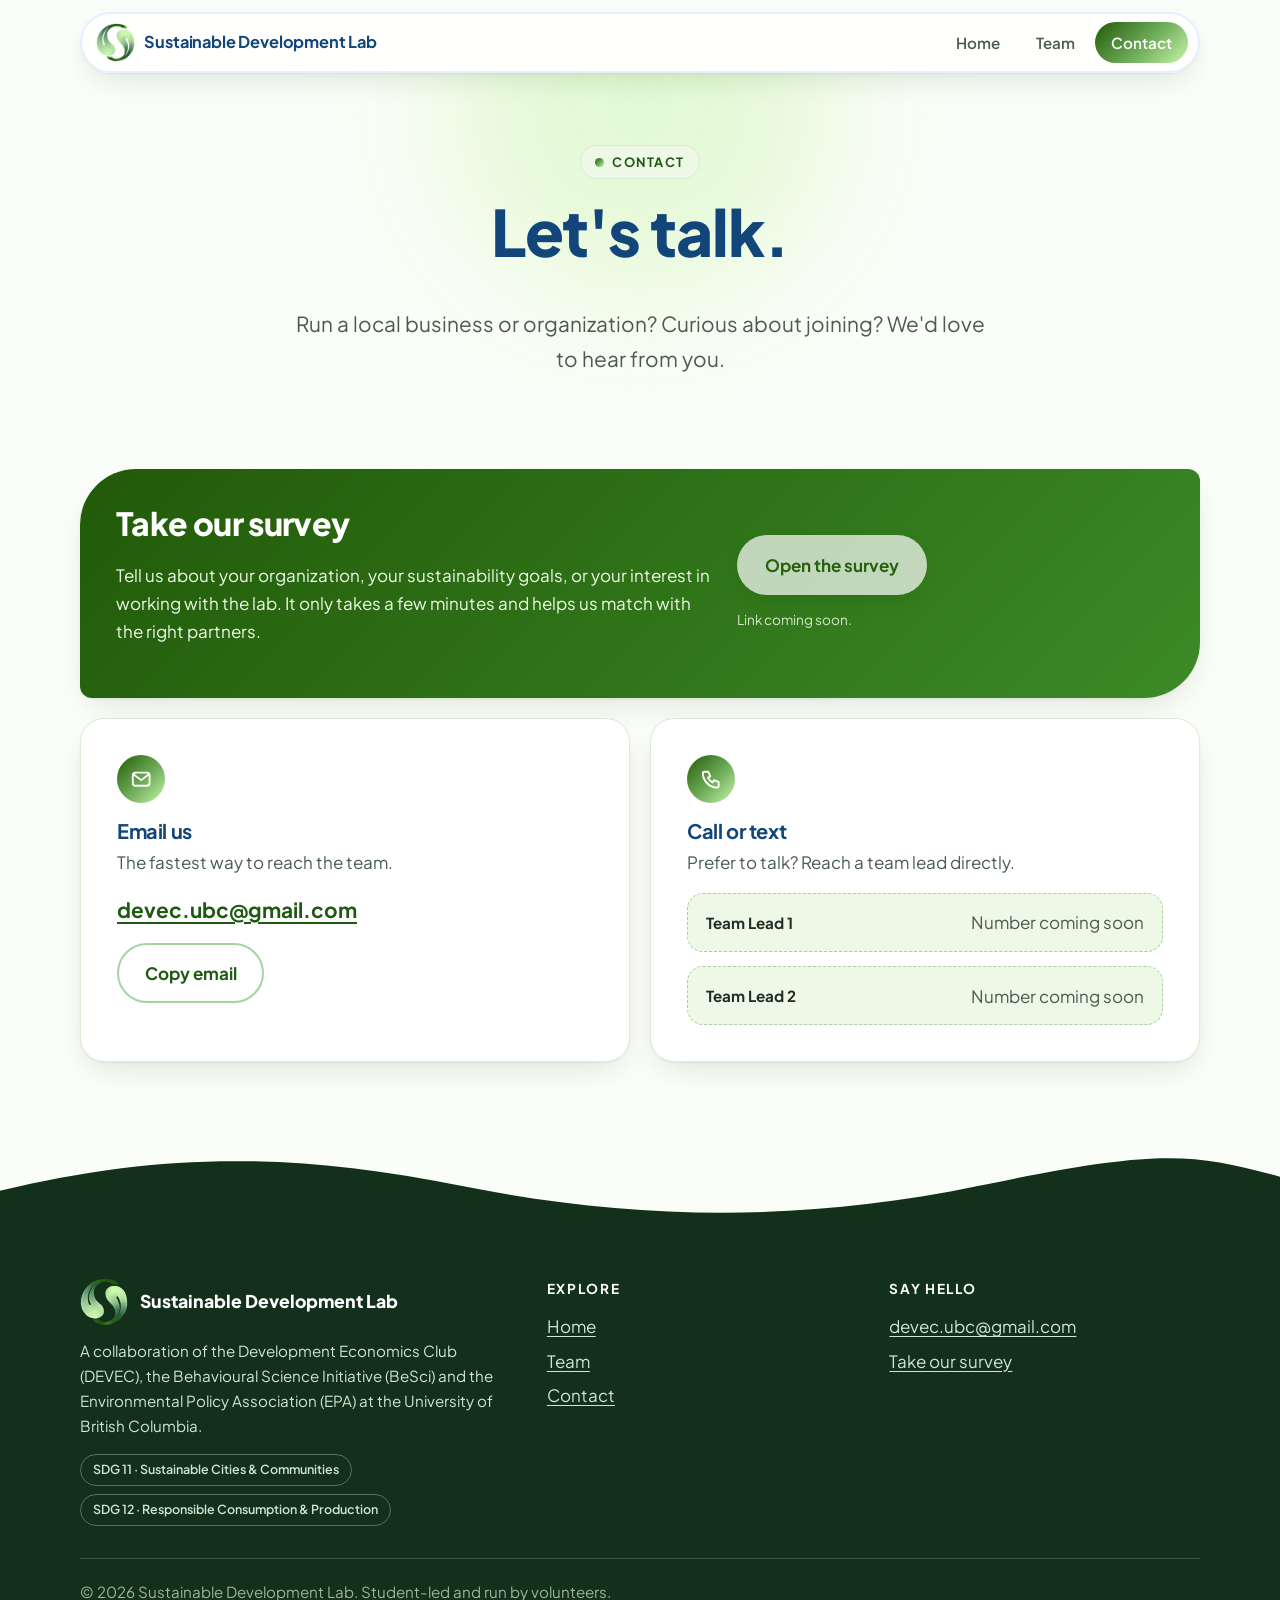
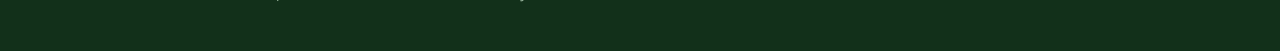
==== contact.html @ 7177e848 "Initial Sustainable Development Lab website Co-Authored-By: Claude Sonnet 5.5 <noreply@anthropic.com" ====
<!doctype html>
<html lang="en">
<head>
  <meta charset="utf-8">
  <meta name="viewport" content="width=device-width, initial-scale=1">
  <title>Contact | Sustainable Development Lab</title>
  <meta name="description" content="Reach the Sustainable Development Lab: take our survey, email devec.ubc@gmail.com, or call a team lead.">
  <meta name="theme-color" content="#225a08">
  <link rel="icon" type="image/png" href="assets/favicon.png">
  <link rel="preconnect" href="https://fonts.googleapis.com">
  <link rel="preconnect" href="https://fonts.gstatic.com" crossorigin>
  <link rel="stylesheet" href="https://fonts.googleapis.com/css2?family=Plus+Jakarta+Sans:wght@400;600;700;800&display=swap">
  <link rel="stylesheet" href="css/style.css">
</head>
<body>
  <a class="skip" href="#main">Skip to content</a>

  <header class="site-header">
    <div class="nav-pill">
      <a class="brand" href="index.html" aria-label="Sustainable Development Lab, home">
        <img src="assets/logo.png" alt="" width="40" height="40">
        <span>Sustainable Development Lab</span>
      </a>
      <button class="nav-toggle" type="button" aria-expanded="false" aria-controls="nav-links">Menu</button>
      <nav id="nav-links" class="nav-links" aria-label="Main">
        <a href="index.html">Home</a>
        <a href="team.html">Team</a>
        <a href="contact.html" aria-current="page">Contact</a>
      </nav>
    </div>
  </header>

  <main id="main">
    <section class="page-hero">
      <div class="container">
        <span class="eyebrow">Contact</span>
        <h1>Let's talk.</h1>
        <p class="lede">Run a local business or organization? Curious about joining? We'd love to hear from you.</p>
      </div>
    </section>

    <section class="section" style="padding-top:1rem">
      <div class="container contact-grid">

        <!-- ===== EDIT: survey link =====
             Replace href="#" below with your survey URL, remove aria-disabled="true",
             and delete the "Link coming soon" note. -->
        <article class="card card--survey reveal" id="survey">
          <div>
            <h2>Take our survey</h2>
            <p>Tell us about your organization, your sustainability goals, or your interest in working with the lab. It only takes a few minutes and helps us match with the right partners.</p>
          </div>
          <div>
            <a class="btn btn--primary" href="#" aria-disabled="true" rel="noopener">Open the survey</a>
            <p class="note">Link coming soon.</p>
          </div>
        </article>

        <article class="card reveal">
          <div class="icon" aria-hidden="true">
            <svg viewBox="0 0 24 24" fill="none" stroke="currentColor" stroke-width="2" stroke-linecap="round" stroke-linejoin="round"><rect x="3" y="5" width="18" height="14" rx="3"/><path d="m4 7 8 6 8-6"/></svg>
          </div>
          <h3>Email us</h3>
          <p class="muted">The fastest way to reach the team.</p>
          <a class="email" href="mailto:devec.ubc@gmail.com">devec.ubc@gmail.com</a><br>
          <button class="btn btn--ghost copy" type="button" data-copy="devec.ubc@gmail.com">Copy email</button>
        </article>

        <!-- ===== EDIT: phone numbers =====
             Replace the name/role and "Number coming soon" for each row.
             Duplicate or delete a <div class="phone"> block to add or remove a number. -->
        <article class="card reveal">
          <div class="icon" aria-hidden="true">
            <svg viewBox="0 0 24 24" fill="none" stroke="currentColor" stroke-width="2" stroke-linecap="round" stroke-linejoin="round"><path d="M5 4h4l2 5-2.5 1.5a11 11 0 0 0 5 5L15 13l5 2v4a2 2 0 0 1-2 2A16 16 0 0 1 3 6a2 2 0 0 1 2-2z"/></svg>
          </div>
          <h3>Call or text</h3>
          <p class="muted">Prefer to talk? Reach a team lead directly.</p>
          <div class="phones">
            <div class="phone"><span class="who">Team Lead 1</span><span class="num">Number coming soon</span></div>
            <div class="phone"><span class="who">Team Lead 2</span><span class="num">Number coming soon</span></div>
          </div>
        </article>

      </div>
    </section>
  </main>

  <footer class="site-footer">
    <div class="container">
      <div class="footer-grid">
        <div>
          <div class="footer-brand"><img src="assets/logo.png" alt="" width="48" height="48"> Sustainable Development Lab</div>
          <p>A collaboration of the Development Economics Club (DEVEC), the Behavioural Science Initiative (BeSci) and the Environmental Policy Association (EPA) at the University of British Columbia.</p>
          <div class="chips"><span>SDG 11 · Sustainable Cities &amp; Communities</span><span>SDG 12 · Responsible Consumption &amp; Production</span></div>
        </div>
        <div>
          <h4>Explore</h4>
          <ul>
            <li><a href="index.html">Home</a></li>
            <li><a href="team.html">Team</a></li>
            <li><a href="contact.html">Contact</a></li>
          </ul>
        </div>
        <div>
          <h4>Say hello</h4>
          <ul>
            <li><a href="mailto:devec.ubc@gmail.com">devec.ubc@gmail.com</a></li>
            <li><a href="contact.html">Take our survey</a></li>
          </ul>
        </div>
      </div>
      <p class="legal">© <span id="year">2026</span> Sustainable Development Lab. Student-led and run by volunteers.</p>
    </div>
  </footer>

  <script src="js/main.js"></script>
</body>
</html>
---- css/style.css ----
/* ==========================================================================
   Sustainable Development Lab — site styles
   Motifs borrowed from the logo: the S-curve embrace, the dark→mint gradient,
   the circle, and the pill shape from the project-document title bar.
   ========================================================================== */

:root {
  --forest: #225a08;
  --forest-2: #2f7a14;
  --leaf: #6fae5a;
  --sage: #a4d4a0;
  --mint: #c8f5aa;
  --navy: #12457a;
  --sky: #e4f0ff;

  --bg: #fbfdf8;
  --bg-alt: #eef8e6;
  --surface: #ffffff;
  --ink: #1f2d25;
  --ink-soft: #4a5b50;
  --heading: var(--navy);
  --line: #dcebd6;
  --accent-text: #1f5a12;

  --grad: linear-gradient(135deg, var(--forest) 0%, var(--leaf) 55%, var(--mint) 100%);
  --grad-soft: linear-gradient(135deg, #dff5cd 0%, #f4fbee 100%);

  --radius: 1.5rem;
  --radius-leaf: 3.5rem 0.75rem 3.5rem 0.75rem;
  --radius-leaf-flip: 0.75rem 3.5rem 0.75rem 3.5rem;
  --shadow: 0 1px 2px rgba(20, 50, 20, 0.05), 0 12px 32px -12px rgba(20, 60, 20, 0.18);
  --maxw: 1120px;
  --gutter: clamp(1rem, 4vw, 2rem);

  --font: "Plus Jakarta Sans", ui-sans-serif, system-ui, -apple-system, "Segoe UI", Roboto, "Helvetica Neue", Arial, sans-serif;
}

@media (prefers-color-scheme: dark) {
  :root {
    --bg: #0e1a13;
    --bg-alt: #13241a;
    --surface: #172a1f;
    --ink: #e6f1e8;
    --ink-soft: #a9bdb0;
    --heading: #a9cdf5;
    --line: #25402e;
    --accent-text: #b4eb94;
    --grad-soft: linear-gradient(135deg, #1b3324 0%, #142319 100%);
    --shadow: 0 1px 2px rgba(0, 0, 0, 0.3), 0 12px 32px -12px rgba(0, 0, 0, 0.6);
  }
}

/* ---------- base ---------- */
*, *::before, *::after { box-sizing: border-box; }
html { scroll-behavior: smooth; -webkit-text-size-adjust: 100%; }
body {
  margin: 0;
  font-family: var(--font);
  font-size: 1.0625rem;
  line-height: 1.65;
  color: var(--ink);
  background: var(--bg);
  overflow-x: hidden;
}
img, svg { max-width: 100%; display: block; }
a { color: inherit; }
h1, h2, h3 { color: var(--heading); line-height: 1.15; letter-spacing: -0.02em; margin: 0 0 0.6em; }
h1 { font-size: clamp(2.4rem, 6vw, 4rem); font-weight: 800; }
h2 { font-size: clamp(1.8rem, 4vw, 2.6rem); font-weight: 800; }
h3 { font-size: 1.25rem; font-weight: 700; }
p { margin: 0 0 1em; }
:focus-visible { outline: 3px solid var(--leaf); outline-offset: 3px; border-radius: 0.5rem; }

.container { width: min(100% - 2 * var(--gutter), var(--maxw)); margin-inline: auto; }
.skip { position: absolute; left: -999px; top: 0.5rem; background: var(--forest); color: #fff; padding: 0.6rem 1rem; border-radius: 999px; z-index: 100; }
.skip:focus { left: 0.75rem; }

.eyebrow {
  display: inline-flex; align-items: center; gap: 0.5rem;
  font-size: 0.8rem; font-weight: 700; letter-spacing: 0.12em; text-transform: uppercase;
  color: var(--accent-text);
  padding: 0.35rem 0.9rem; border-radius: 999px;
  background: var(--bg-alt); border: 1px solid var(--line);
  margin-bottom: 1rem;
}
.eyebrow::before { content: ""; width: 0.55rem; height: 0.55rem; border-radius: 50%; background: var(--grad); }
.lede { font-size: clamp(1.1rem, 2vw, 1.3rem); color: var(--ink-soft); max-width: 46ch; }

/* ---------- header (pill nav, echoing the document title bar) ---------- */
.site-header { position: sticky; top: 0; z-index: 50; padding: 0.75rem var(--gutter) 0; pointer-events: none; }
.nav-pill {
  pointer-events: auto; position: relative;
  max-width: var(--maxw); margin-inline: auto;
  display: flex; align-items: center; justify-content: space-between; gap: 1rem;
  padding: 0.5rem 0.6rem 0.5rem 0.9rem;
  background: color-mix(in srgb, var(--surface) 82%, transparent);
  -webkit-backdrop-filter: blur(14px); backdrop-filter: blur(14px);
  border: 2px solid var(--sky);
  border-radius: 999px;
  box-shadow: var(--shadow);
}
@media (prefers-color-scheme: dark) { .nav-pill { border-color: var(--line); } }
.brand { display: flex; align-items: center; gap: 0.6rem; text-decoration: none; font-weight: 700; color: var(--heading); min-width: 0; }
.brand img { width: 2.4rem; height: 2.4rem; flex: none; }
.brand span { font-size: 1.02rem; letter-spacing: -0.01em; white-space: nowrap; overflow: hidden; text-overflow: ellipsis; }
.nav-links { display: flex; align-items: center; gap: 0.25rem; }
.nav-links a {
  text-decoration: none; font-weight: 600; font-size: 0.95rem;
  padding: 0.5rem 1rem; border-radius: 999px; color: var(--ink-soft);
  transition: background 0.2s, color 0.2s;
}
.nav-links a:hover { background: var(--bg-alt); color: var(--ink); }
.nav-links a[aria-current="page"] { background: var(--grad); color: #fff; }
.nav-toggle {
  display: none; font: inherit; font-weight: 600; font-size: 0.9rem; cursor: pointer;
  border: 1px solid var(--line); background: var(--bg-alt); color: var(--ink);
  padding: 0.5rem 1rem; border-radius: 999px;
}
@media (max-width: 720px) {
  .nav-toggle { display: inline-block; }
  .nav-links {
    position: absolute; left: 0; right: 0; top: calc(100% + 0.5rem);
    flex-direction: column; align-items: stretch; gap: 0.25rem; padding: 0.75rem;
    background: var(--surface); border: 2px solid var(--sky); border-radius: 1.5rem; box-shadow: var(--shadow);
    pointer-events: auto; display: none;
  }
  .nav-links.is-open { display: flex; }
  .nav-links a { text-align: center; padding: 0.8rem 1rem; }
  .brand span { font-size: 0.92rem; }
}
@media (max-width: 380px) { .brand span { display: none; } }

/* ---------- buttons ---------- */
.btn {
  display: inline-flex; align-items: center; gap: 0.5rem; justify-content: center;
  font: inherit; font-weight: 700; text-decoration: none; cursor: pointer;
  padding: 0.85rem 1.6rem; border-radius: 999px; border: 2px solid transparent;
  transition: transform 0.2s, box-shadow 0.2s, background 0.2s;
}
.btn--primary { background: var(--grad); color: #fff; box-shadow: 0 8px 20px -8px rgba(34, 90, 8, 0.6); text-shadow: 0 1px 1px rgba(0,0,0,0.18); }
.btn--primary:hover { transform: translateY(-2px); box-shadow: 0 12px 24px -8px rgba(34, 90, 8, 0.65); }
.btn--ghost { border-color: var(--sage); color: var(--accent-text); background: transparent; }
.btn--ghost:hover { background: var(--bg-alt); transform: translateY(-2px); }
.btn[aria-disabled="true"] { opacity: 0.7; cursor: not-allowed; pointer-events: none; }
.btn-row { display: flex; flex-wrap: wrap; gap: 0.75rem; margin-top: 1.5rem; }

/* ---------- hero ---------- */
.hero { position: relative; padding: clamp(2.5rem, 7vw, 5rem) 0 clamp(4rem, 9vw, 7rem); overflow: hidden; }
.hero::before, .hero::after { content: ""; position: absolute; border-radius: 50%; filter: blur(60px); z-index: 0; pointer-events: none; }
.hero::before { width: 28rem; height: 28rem; background: var(--mint); opacity: 0.55; top: -8rem; right: -6rem; }
.hero::after { width: 22rem; height: 22rem; background: var(--sky); opacity: 0.7; bottom: -6rem; left: -6rem; }
@media (prefers-color-scheme: dark) { .hero::before { opacity: 0.12; } .hero::after { opacity: 0.1; } }
.hero-grid { position: relative; z-index: 1; display: grid; grid-template-columns: 1.1fr 0.9fr; gap: clamp(1.5rem, 5vw, 4rem); align-items: center; }
.hero h1 .accent { background: var(--grad); -webkit-background-clip: text; background-clip: text; color: transparent; }
.hero-art { position: relative; aspect-ratio: 1; width: min(100%, 460px); margin-inline: auto; }
.hero-art .logo { position: absolute; inset: 15%; width: 70%; height: 70%; animation: float 8s ease-in-out infinite; }
.hero-art svg.rings { position: absolute; inset: 0; width: 100%; height: 100%; }
.ring-a { transform-origin: 100px 100px; animation: spin 40s linear infinite; }
.ring-b { transform-origin: 100px 100px; animation: spin 56s linear infinite reverse; }
@media (prefers-color-scheme: dark) {
  /* the logo's dark-green arm needs a gentle light halo on dark backgrounds */
  .hero-art::before { content: ""; position: absolute; inset: 18%; border-radius: 50%; background: radial-gradient(circle, rgba(200, 245, 170, 0.28) 0%, rgba(200, 245, 170, 0) 70%); }
  .hero-art .logo, .loop .center-logo, .brand img, .footer-brand img { filter: drop-shadow(0 0 10px rgba(200, 245, 170, 0.3)); }
}
.facts { display: flex; flex-wrap: wrap; gap: 0.6rem; margin-top: 1.75rem; padding: 0; list-style: none; }
.facts li { padding: 0.45rem 1rem; border-radius: 999px; background: var(--surface); border: 1px solid var(--line); font-size: 0.9rem; font-weight: 600; color: var(--ink-soft); }
@media (max-width: 820px) {
  .hero-grid { grid-template-columns: 1fr; }
  .hero-art { order: -1; width: min(70%, 300px); }
}
@keyframes spin { to { transform: rotate(360deg); } }
@keyframes float { 50% { transform: translateY(-10px) rotate(2deg); } }

/* ---------- sections & S-curve dividers ---------- */
.section { position: relative; padding: clamp(3.5rem, 8vw, 6rem) 0; }
.section--alt { background: var(--bg-alt); }
.section--alt::before, .section--alt::after {
  content: ""; position: absolute; left: 0; right: 0; height: clamp(40px, 6vw, 90px);
  background: var(--bg-alt); pointer-events: none;
  -webkit-mask: url("data:image/svg+xml,%3Csvg xmlns='http://www.w3.org/2000/svg' viewBox='0 0 1440 100' preserveAspectRatio='none'%3E%3Cpath d='M0 100V58C180 8 330 8 520 52S900 100 1100 52 1340 8 1440 40V100Z'/%3E%3C/svg%3E") center / 100% 100% no-repeat;
          mask: url("data:image/svg+xml,%3Csvg xmlns='http://www.w3.org/2000/svg' viewBox='0 0 1440 100' preserveAspectRatio='none'%3E%3Cpath d='M0 100V58C180 8 330 8 520 52S900 100 1100 52 1340 8 1440 40V100Z'/%3E%3C/svg%3E") center / 100% 100% no-repeat;
}
.section--alt::before { top: calc(-1 * clamp(40px, 6vw, 90px) + 1px); }
.section--alt::after { bottom: calc(-1 * clamp(40px, 6vw, 90px) + 1px); transform: scaleY(-1); }
.section-head { max-width: 40rem; margin-bottom: 2.5rem; }
.section-head.center { margin-inline: auto; text-align: center; }
.section-head.center .lede { margin-inline: auto; }

/* ---------- mission & vision: two interlocking leaf shapes ---------- */
.duo { display: grid; grid-template-columns: 1fr 1fr; gap: 1.25rem; }
.leaf {
  padding: clamp(1.75rem, 4vw, 2.75rem); position: relative; overflow: hidden;
  box-shadow: var(--shadow);
}
.leaf p:last-child { margin-bottom: 0; }
.leaf--mission { background: linear-gradient(150deg, var(--forest) 0%, #3c8a28 100%); color: #f1fbe9; border-radius: var(--radius-leaf); }
.leaf--mission h2 { color: #fff; }
.leaf--mission .label { color: var(--mint); }
.leaf--vision { background: linear-gradient(210deg, var(--mint) 0%, #e6f9d6 100%); color: #1d3b13; border-radius: var(--radius-leaf-flip); }
.leaf--vision h2 { color: #12457a; }
.leaf--vision .label { color: var(--forest); }
.leaf .label { font-size: 0.8rem; font-weight: 800; letter-spacing: 0.14em; text-transform: uppercase; display: block; margin-bottom: 0.75rem; }
.leaf h2 { font-size: clamp(1.4rem, 3vw, 1.9rem); margin-bottom: 0.5em; }
.leaf p { font-size: 1.08rem; }
.leaf::after { content: ""; position: absolute; width: 11rem; height: 11rem; border-radius: 50%; right: -4rem; bottom: -4rem; background: rgba(255, 255, 255, 0.12); }
.leaf--vision::after { background: rgba(34, 90, 8, 0.07); left: -4rem; right: auto; }
@media (max-width: 760px) { .duo { grid-template-columns: 1fr; } }

/* ---------- thesis ---------- */
.thesis-grid { display: grid; grid-template-columns: 1.1fr 0.9fr; gap: clamp(1.5rem, 4vw, 3.5rem); align-items: start; }
.thesis-quote { font-size: clamp(1.25rem, 2.4vw, 1.6rem); line-height: 1.45; font-weight: 600; color: var(--ink); border-left: 5px solid; border-image: var(--grad) 1; padding-left: 1.25rem; margin: 0 0 1.5rem; }
.points { display: grid; gap: 0.9rem; padding: 0; margin: 0; list-style: none; }
.points li { display: grid; grid-template-columns: auto 1fr; gap: 1rem; align-items: start; background: var(--surface); border: 1px solid var(--line); border-radius: var(--radius); padding: 1.1rem 1.25rem; box-shadow: var(--shadow); }
.points .dot { width: 2.6rem; height: 2.6rem; border-radius: 50%; background: var(--grad); color: #fff; display: grid; place-items: center; font-weight: 800; }
.points h3 { font-size: 1.05rem; margin-bottom: 0.2em; }
.points p { margin: 0; font-size: 0.97rem; color: var(--ink-soft); }
@media (max-width: 860px) { .thesis-grid { grid-template-columns: 1fr; } }

/* ---------- solution: method steps ---------- */
.steps { display: grid; grid-template-columns: repeat(5, 1fr); gap: 1rem; padding: 0; margin: 0 0 3.5rem; list-style: none; counter-reset: step; }
.steps li { position: relative; background: var(--surface); border: 1px solid var(--line); border-radius: var(--radius); padding: 1.4rem 1.1rem 1.2rem; box-shadow: var(--shadow); counter-increment: step; }
.steps li::before { content: counter(step); display: grid; place-items: center; width: 2.4rem; height: 2.4rem; border-radius: 50%; background: var(--grad); color: #fff; font-weight: 800; margin-bottom: 0.8rem; }
.steps li:nth-child(even) { transform: translateY(1rem); }
.steps h3 { font-size: 1.05rem; margin-bottom: 0.3em; }
.steps p { margin: 0; font-size: 0.93rem; color: var(--ink-soft); line-height: 1.5; }
@media (max-width: 960px) { .steps { grid-template-columns: 1fr 1fr; } .steps li:nth-child(even) { transform: none; } }
@media (max-width: 540px) { .steps { grid-template-columns: 1fr; } }

/* ---------- solution: circular-economy loop ---------- */
.feature { display: grid; grid-template-columns: 1fr 1fr; gap: clamp(1.5rem, 4vw, 3.5rem); align-items: center; background: var(--grad-soft); border: 1px solid var(--line); border-radius: 2.5rem; padding: clamp(1.5rem, 4vw, 3rem); }
.feature .tag { display: inline-block; font-size: 0.78rem; font-weight: 800; letter-spacing: 0.1em; text-transform: uppercase; color: #fff; background: var(--forest); padding: 0.3rem 0.85rem; border-radius: 999px; margin-bottom: 0.9rem; }
.feature-list { margin: 0 0 1rem; padding-left: 1.2rem; color: var(--ink-soft); }
.feature-list li { margin-bottom: 0.35rem; }
.loop { position: relative; aspect-ratio: 1; width: min(100%, 440px); margin-inline: auto; }
.loop svg { position: absolute; inset: 0; width: 100%; height: 100%; }
.loop .flow { animation: flow 3s linear infinite; }
.loop .center-logo { position: absolute; inset: 36%; width: 28%; height: 28%; animation: float 8s ease-in-out infinite; }
.loop .node {
  position: absolute; transform: translate(-50%, -50%);
  background: var(--surface); border: 2px solid var(--sage); color: var(--heading);
  font-weight: 700; font-size: clamp(0.7rem, 2.3vw, 0.9rem); padding: 0.4rem 0.85rem; border-radius: 999px;
  box-shadow: var(--shadow); white-space: nowrap;
}
.loop .node.supply, .loop .node.demand { background: var(--forest); border-color: var(--forest); color: #fff; }
@keyframes flow { to { stroke-dashoffset: -4; } }
@media (max-width: 860px) { .feature { grid-template-columns: 1fr; border-radius: 2rem; } }

.clusters { display: grid; grid-template-columns: repeat(3, 1fr); gap: 1rem; margin-top: 3rem; }
.cluster { background: var(--surface); border: 1px solid var(--line); border-radius: var(--radius); padding: 1.2rem 1.4rem; }
.cluster .by { font-size: 0.78rem; font-weight: 800; letter-spacing: 0.12em; text-transform: uppercase; color: var(--accent-text); }
.cluster h3 { margin: 0.2em 0 0; font-size: 1.1rem; }
.cluster--us { background: var(--grad); border-color: transparent; }
.cluster--us .by, .cluster--us h3 { color: #fff; }
.cluster--us .by { opacity: 0.85; }
@media (max-width: 720px) { .clusters { grid-template-columns: 1fr; } }

/* ---------- team ---------- */
.page-hero { padding: clamp(2.5rem, 6vw, 4.5rem) 0 clamp(2rem, 5vw, 3.5rem); text-align: center; position: relative; overflow: hidden; }
.page-hero::before { content: ""; position: absolute; width: 24rem; height: 24rem; border-radius: 50%; background: var(--mint); opacity: 0.45; filter: blur(70px); top: -10rem; left: 50%; transform: translateX(-50%); z-index: 0; }
@media (prefers-color-scheme: dark) { .page-hero::before { opacity: 0.1; } }
.page-hero .container { position: relative; z-index: 1; }
.page-hero .lede { margin-inline: auto; }
.group-title { display: flex; align-items: center; gap: 1rem; margin: 0 0 1.5rem; font-size: 1.3rem; }
.group-title::after { content: ""; flex: 1; height: 2px; background: linear-gradient(90deg, var(--sage), transparent); border-radius: 2px; }
.team-grid { display: grid; gap: 1.5rem; margin-bottom: 3.5rem; }
.team-grid--leads { grid-template-columns: repeat(2, 1fr); }
.team-grid--members { grid-template-columns: repeat(3, 1fr); }
.person { background: var(--surface); border: 1px solid var(--line); border-radius: var(--radius); padding: 1.75rem 1.5rem; text-align: center; box-shadow: var(--shadow); transition: transform 0.25s; }
.person:hover { transform: translateY(-4px); }
.team-grid--leads .person { background: var(--grad-soft); border-radius: 2rem; padding: 2.25rem 2rem; }
.photo { width: 9.5rem; height: 9.5rem; margin: 0 auto 1.1rem; border-radius: 50%; padding: 5px; background: var(--grad); }
.team-grid--leads .photo { width: 11.5rem; height: 11.5rem; padding: 6px; }
.photo img { width: 100%; height: 100%; border-radius: 50%; object-fit: cover; background: var(--bg-alt); border: 4px solid var(--surface); }
.person h3 { margin-bottom: 0.1em; }
.role { display: inline-block; font-size: 0.78rem; font-weight: 800; letter-spacing: 0.1em; text-transform: uppercase; color: var(--accent-text); margin-bottom: 0.8rem; }
.person p { color: var(--ink-soft); font-size: 0.97rem; margin: 0; }
@media (max-width: 900px) { .team-grid--members { grid-template-columns: repeat(2, 1fr); } }
@media (max-width: 600px) { .team-grid--leads, .team-grid--members { grid-template-columns: 1fr; } }

/* ---------- contact ---------- */
.contact-grid { display: grid; grid-template-columns: 1fr 1fr; gap: 1.25rem; }
.card { background: var(--surface); border: 1px solid var(--line); border-radius: var(--radius); padding: clamp(1.5rem, 3vw, 2.25rem); box-shadow: var(--shadow); position: relative; overflow: hidden; }
.card--survey { grid-column: 1 / -1; background: linear-gradient(135deg, var(--forest) 0%, #3c8a28 100%); color: #f1fbe9; border: 0; border-radius: var(--radius-leaf); display: grid; grid-template-columns: 1.4fr 1fr; gap: 1.5rem; align-items: center; }
.card--survey h2 { color: #fff; font-size: clamp(1.5rem, 3vw, 2rem); }
.card--survey .btn--primary { background: #fff; color: var(--forest); text-shadow: none; }
.card--survey .note { font-size: 0.85rem; opacity: 0.85; margin: 0.9rem 0 0; }
.card .icon { width: 3rem; height: 3rem; border-radius: 50%; background: var(--grad); display: grid; place-items: center; margin-bottom: 1rem; color: #fff; }
.card .icon svg { width: 1.4rem; height: 1.4rem; }
.card h3 { margin-bottom: 0.3em; }
.email { font-size: clamp(1.05rem, 2.4vw, 1.3rem); font-weight: 700; color: var(--accent-text); word-break: break-all; text-decoration-thickness: 2px; text-underline-offset: 4px; }
.copy { margin-top: 1rem; }
.phones { display: grid; gap: 0.9rem; margin-top: 0.5rem; }
.phone { display: flex; justify-content: space-between; align-items: center; gap: 1rem; padding: 0.9rem 1.1rem; border-radius: 1rem; background: var(--bg-alt); border: 1px dashed var(--sage); }
.phone .who { font-weight: 700; font-size: 0.95rem; }
.phone .num { font-variant-numeric: tabular-nums; color: var(--ink-soft); }
.muted { color: var(--ink-soft); }
@media (max-width: 760px) { .contact-grid, .card--survey { grid-template-columns: 1fr; } }

/* ---------- footer ---------- */
.site-footer { position: relative; background: #12301a; color: #cfe4d2; padding: 3.5rem 0 2rem; margin-top: 4rem; }
.site-footer::before {
  content: ""; position: absolute; left: 0; right: 0; top: calc(-1 * clamp(40px, 6vw, 90px) + 1px); height: clamp(40px, 6vw, 90px); background: #12301a;
  -webkit-mask: url("data:image/svg+xml,%3Csvg xmlns='http://www.w3.org/2000/svg' viewBox='0 0 1440 100' preserveAspectRatio='none'%3E%3Cpath d='M0 100V58C180 8 330 8 520 52S900 100 1100 52 1340 8 1440 40V100Z'/%3E%3C/svg%3E") center / 100% 100% no-repeat;
          mask: url("data:image/svg+xml,%3Csvg xmlns='http://www.w3.org/2000/svg' viewBox='0 0 1440 100' preserveAspectRatio='none'%3E%3Cpath d='M0 100V58C180 8 330 8 520 52S900 100 1100 52 1340 8 1440 40V100Z'/%3E%3C/svg%3E") center / 100% 100% no-repeat;
}
.footer-grid { display: grid; grid-template-columns: 1.4fr 1fr 1fr; gap: 2rem; }
.footer-brand { display: flex; align-items: center; gap: 0.75rem; font-weight: 800; color: #fff; font-size: 1.1rem; margin-bottom: 0.75rem; }
.footer-brand img { width: 3rem; height: 3rem; }
.site-footer h4 { color: #fff; margin: 0 0 0.75rem; font-size: 0.85rem; letter-spacing: 0.12em; text-transform: uppercase; }
.site-footer a { color: #cfe4d2; text-underline-offset: 3px; }
.site-footer a:hover { color: #fff; }
.site-footer ul { list-style: none; padding: 0; margin: 0; display: grid; gap: 0.4rem; }
.site-footer p { font-size: 0.95rem; }
.chips { display: flex; flex-wrap: wrap; gap: 0.5rem; margin-top: 0.75rem; }
.chips span { font-size: 0.78rem; font-weight: 600; padding: 0.3rem 0.75rem; border-radius: 999px; border: 1px solid rgba(207, 228, 210, 0.35); }
.legal { border-top: 1px solid rgba(207, 228, 210, 0.2); margin-top: 2rem; padding-top: 1.25rem; font-size: 0.85rem; color: #98b59d; }
@media (max-width: 760px) { .footer-grid { grid-template-columns: 1fr; } }

/* ---------- scroll reveal ---------- */
.js .reveal { opacity: 0; transform: translateY(18px); transition: opacity 0.7s ease, transform 0.7s ease; }
.js .reveal.is-in { opacity: 1; transform: none; }
.js .steps li.reveal.is-in:nth-child(even) { transform: translateY(1rem); }
@media (max-width: 960px) { .js .steps li.reveal.is-in:nth-child(even) { transform: none; } }

@media (prefers-reduced-motion: reduce) {
  html { scroll-behavior: auto; }
  *, *::before, *::after { animation: none !important; transition: none !important; }
  .js .reveal { opacity: 1; transform: none; }
}
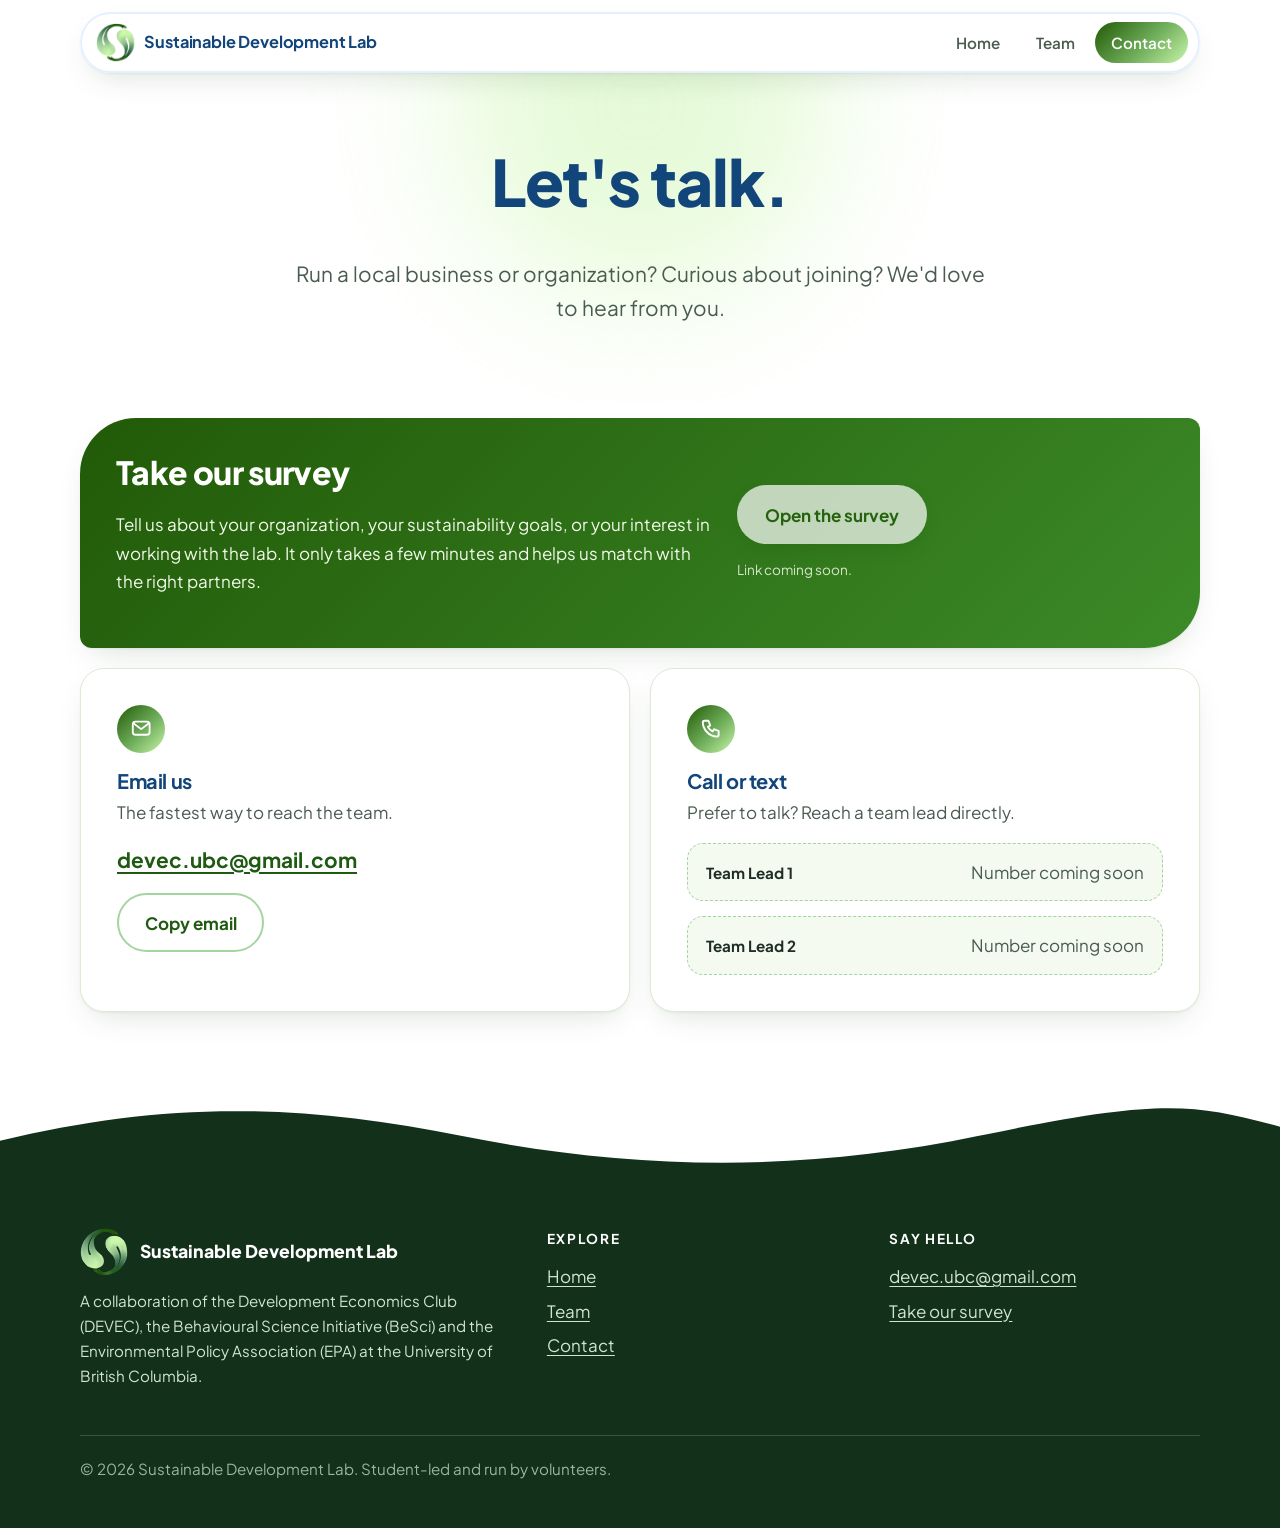
==== commit 95b052d0: "Light-only theme, static hero logo, remove decorative tag bubbles Co-Authored-By: Claude Sonnet 5.5 " ====
--- a/contact.html
+++ b/contact.html
@@ -5,7 +5,7 @@
   <meta name="viewport" content="width=device-width, initial-scale=1">
   <title>Contact | Sustainable Development Lab</title>
   <meta name="description" content="Reach the Sustainable Development Lab: take our survey, email devec.ubc@gmail.com, or call a team lead.">
-  <meta name="theme-color" content="#225a08">
+  <meta name="theme-color" content="#ffffff">
   <link rel="icon" type="image/png" href="assets/favicon.png">
   <link rel="preconnect" href="https://fonts.googleapis.com">
   <link rel="preconnect" href="https://fonts.gstatic.com" crossorigin>
@@ -33,7 +33,6 @@
   <main id="main">
     <section class="page-hero">
       <div class="container">
-        <span class="eyebrow">Contact</span>
         <h1>Let's talk.</h1>
         <p class="lede">Run a local business or organization? Curious about joining? We'd love to hear from you.</p>
       </div>
@@ -91,7 +90,6 @@
         <div>
           <div class="footer-brand"><img src="assets/logo.png" alt="" width="48" height="48"> Sustainable Development Lab</div>
           <p>A collaboration of the Development Economics Club (DEVEC), the Behavioural Science Initiative (BeSci) and the Environmental Policy Association (EPA) at the University of British Columbia.</p>
-          <div class="chips"><span>SDG 11 · Sustainable Cities &amp; Communities</span><span>SDG 12 · Responsible Consumption &amp; Production</span></div>
         </div>
         <div>
           <h4>Explore</h4>
--- a/css/style.css
+++ b/css/style.css
@@ -13,8 +13,8 @@
   --navy: #12457a;
   --sky: #e4f0ff;
 
-  --bg: #fbfdf8;
-  --bg-alt: #eef8e6;
+  --bg: #ffffff;
+  --bg-alt: #f4faf0;
   --surface: #ffffff;
   --ink: #1f2d25;
   --ink-soft: #4a5b50;
@@ -30,24 +30,10 @@
   --radius-leaf-flip: 0.75rem 3.5rem 0.75rem 3.5rem;
   --shadow: 0 1px 2px rgba(20, 50, 20, 0.05), 0 12px 32px -12px rgba(20, 60, 20, 0.18);
   --maxw: 1120px;
+  color-scheme: light;
   --gutter: clamp(1rem, 4vw, 2rem);
 
   --font: "Plus Jakarta Sans", ui-sans-serif, system-ui, -apple-system, "Segoe UI", Roboto, "Helvetica Neue", Arial, sans-serif;
-}
-
-@media (prefers-color-scheme: dark) {
-  :root {
-    --bg: #0e1a13;
-    --bg-alt: #13241a;
-    --surface: #172a1f;
-    --ink: #e6f1e8;
-    --ink-soft: #a9bdb0;
-    --heading: #a9cdf5;
-    --line: #25402e;
-    --accent-text: #b4eb94;
-    --grad-soft: linear-gradient(135deg, #1b3324 0%, #142319 100%);
-    --shadow: 0 1px 2px rgba(0, 0, 0, 0.3), 0 12px 32px -12px rgba(0, 0, 0, 0.6);
-  }
 }
 
 /* ---------- base ---------- */
@@ -75,15 +61,6 @@
 .skip { position: absolute; left: -999px; top: 0.5rem; background: var(--forest); color: #fff; padding: 0.6rem 1rem; border-radius: 999px; z-index: 100; }
 .skip:focus { left: 0.75rem; }
 
-.eyebrow {
-  display: inline-flex; align-items: center; gap: 0.5rem;
-  font-size: 0.8rem; font-weight: 700; letter-spacing: 0.12em; text-transform: uppercase;
-  color: var(--accent-text);
-  padding: 0.35rem 0.9rem; border-radius: 999px;
-  background: var(--bg-alt); border: 1px solid var(--line);
-  margin-bottom: 1rem;
-}
-.eyebrow::before { content: ""; width: 0.55rem; height: 0.55rem; border-radius: 50%; background: var(--grad); }
 .lede { font-size: clamp(1.1rem, 2vw, 1.3rem); color: var(--ink-soft); max-width: 46ch; }
 
 /* ---------- header (pill nav, echoing the document title bar) ---------- */
@@ -99,7 +76,6 @@
   border-radius: 999px;
   box-shadow: var(--shadow);
 }
-@media (prefers-color-scheme: dark) { .nav-pill { border-color: var(--line); } }
 .brand { display: flex; align-items: center; gap: 0.6rem; text-decoration: none; font-weight: 700; color: var(--heading); min-width: 0; }
 .brand img { width: 2.4rem; height: 2.4rem; flex: none; }
 .brand span { font-size: 1.02rem; letter-spacing: -0.01em; white-space: nowrap; overflow: hidden; text-overflow: ellipsis; }
@@ -149,27 +125,15 @@
 .hero::before, .hero::after { content: ""; position: absolute; border-radius: 50%; filter: blur(60px); z-index: 0; pointer-events: none; }
 .hero::before { width: 28rem; height: 28rem; background: var(--mint); opacity: 0.55; top: -8rem; right: -6rem; }
 .hero::after { width: 22rem; height: 22rem; background: var(--sky); opacity: 0.7; bottom: -6rem; left: -6rem; }
-@media (prefers-color-scheme: dark) { .hero::before { opacity: 0.12; } .hero::after { opacity: 0.1; } }
 .hero-grid { position: relative; z-index: 1; display: grid; grid-template-columns: 1.1fr 0.9fr; gap: clamp(1.5rem, 5vw, 4rem); align-items: center; }
 .hero h1 .accent { background: var(--grad); -webkit-background-clip: text; background-clip: text; color: transparent; }
 .hero-art { position: relative; aspect-ratio: 1; width: min(100%, 460px); margin-inline: auto; }
-.hero-art .logo { position: absolute; inset: 15%; width: 70%; height: 70%; animation: float 8s ease-in-out infinite; }
+.hero-art .logo { position: absolute; inset: 15%; width: 70%; height: 70%; }
 .hero-art svg.rings { position: absolute; inset: 0; width: 100%; height: 100%; }
-.ring-a { transform-origin: 100px 100px; animation: spin 40s linear infinite; }
-.ring-b { transform-origin: 100px 100px; animation: spin 56s linear infinite reverse; }
-@media (prefers-color-scheme: dark) {
-  /* the logo's dark-green arm needs a gentle light halo on dark backgrounds */
-  .hero-art::before { content: ""; position: absolute; inset: 18%; border-radius: 50%; background: radial-gradient(circle, rgba(200, 245, 170, 0.28) 0%, rgba(200, 245, 170, 0) 70%); }
-  .hero-art .logo, .loop .center-logo, .brand img, .footer-brand img { filter: drop-shadow(0 0 10px rgba(200, 245, 170, 0.3)); }
-}
-.facts { display: flex; flex-wrap: wrap; gap: 0.6rem; margin-top: 1.75rem; padding: 0; list-style: none; }
-.facts li { padding: 0.45rem 1rem; border-radius: 999px; background: var(--surface); border: 1px solid var(--line); font-size: 0.9rem; font-weight: 600; color: var(--ink-soft); }
 @media (max-width: 820px) {
   .hero-grid { grid-template-columns: 1fr; }
   .hero-art { order: -1; width: min(70%, 300px); }
 }
-@keyframes spin { to { transform: rotate(360deg); } }
-@keyframes float { 50% { transform: translateY(-10px) rotate(2deg); } }
 
 /* ---------- sections & S-curve dividers ---------- */
 .section { position: relative; padding: clamp(3.5rem, 8vw, 6rem) 0; }
@@ -228,13 +192,12 @@
 
 /* ---------- solution: circular-economy loop ---------- */
 .feature { display: grid; grid-template-columns: 1fr 1fr; gap: clamp(1.5rem, 4vw, 3.5rem); align-items: center; background: var(--grad-soft); border: 1px solid var(--line); border-radius: 2.5rem; padding: clamp(1.5rem, 4vw, 3rem); }
-.feature .tag { display: inline-block; font-size: 0.78rem; font-weight: 800; letter-spacing: 0.1em; text-transform: uppercase; color: #fff; background: var(--forest); padding: 0.3rem 0.85rem; border-radius: 999px; margin-bottom: 0.9rem; }
 .feature-list { margin: 0 0 1rem; padding-left: 1.2rem; color: var(--ink-soft); }
 .feature-list li { margin-bottom: 0.35rem; }
 .loop { position: relative; aspect-ratio: 1; width: min(100%, 440px); margin-inline: auto; }
 .loop svg { position: absolute; inset: 0; width: 100%; height: 100%; }
 .loop .flow { animation: flow 3s linear infinite; }
-.loop .center-logo { position: absolute; inset: 36%; width: 28%; height: 28%; animation: float 8s ease-in-out infinite; }
+.loop .center-logo { position: absolute; inset: 36%; width: 28%; height: 28%; }
 .loop .node {
   position: absolute; transform: translate(-50%, -50%);
   background: var(--surface); border: 2px solid var(--sage); color: var(--heading);
@@ -257,7 +220,6 @@
 /* ---------- team ---------- */
 .page-hero { padding: clamp(2.5rem, 6vw, 4.5rem) 0 clamp(2rem, 5vw, 3.5rem); text-align: center; position: relative; overflow: hidden; }
 .page-hero::before { content: ""; position: absolute; width: 24rem; height: 24rem; border-radius: 50%; background: var(--mint); opacity: 0.45; filter: blur(70px); top: -10rem; left: 50%; transform: translateX(-50%); z-index: 0; }
-@media (prefers-color-scheme: dark) { .page-hero::before { opacity: 0.1; } }
 .page-hero .container { position: relative; z-index: 1; }
 .page-hero .lede { margin-inline: auto; }
 .group-title { display: flex; align-items: center; gap: 1rem; margin: 0 0 1.5rem; font-size: 1.3rem; }
@@ -311,8 +273,6 @@
 .site-footer a:hover { color: #fff; }
 .site-footer ul { list-style: none; padding: 0; margin: 0; display: grid; gap: 0.4rem; }
 .site-footer p { font-size: 0.95rem; }
-.chips { display: flex; flex-wrap: wrap; gap: 0.5rem; margin-top: 0.75rem; }
-.chips span { font-size: 0.78rem; font-weight: 600; padding: 0.3rem 0.75rem; border-radius: 999px; border: 1px solid rgba(207, 228, 210, 0.35); }
 .legal { border-top: 1px solid rgba(207, 228, 210, 0.2); margin-top: 2rem; padding-top: 1.25rem; font-size: 0.85rem; color: #98b59d; }
 @media (max-width: 760px) { .footer-grid { grid-template-columns: 1fr; } }
 
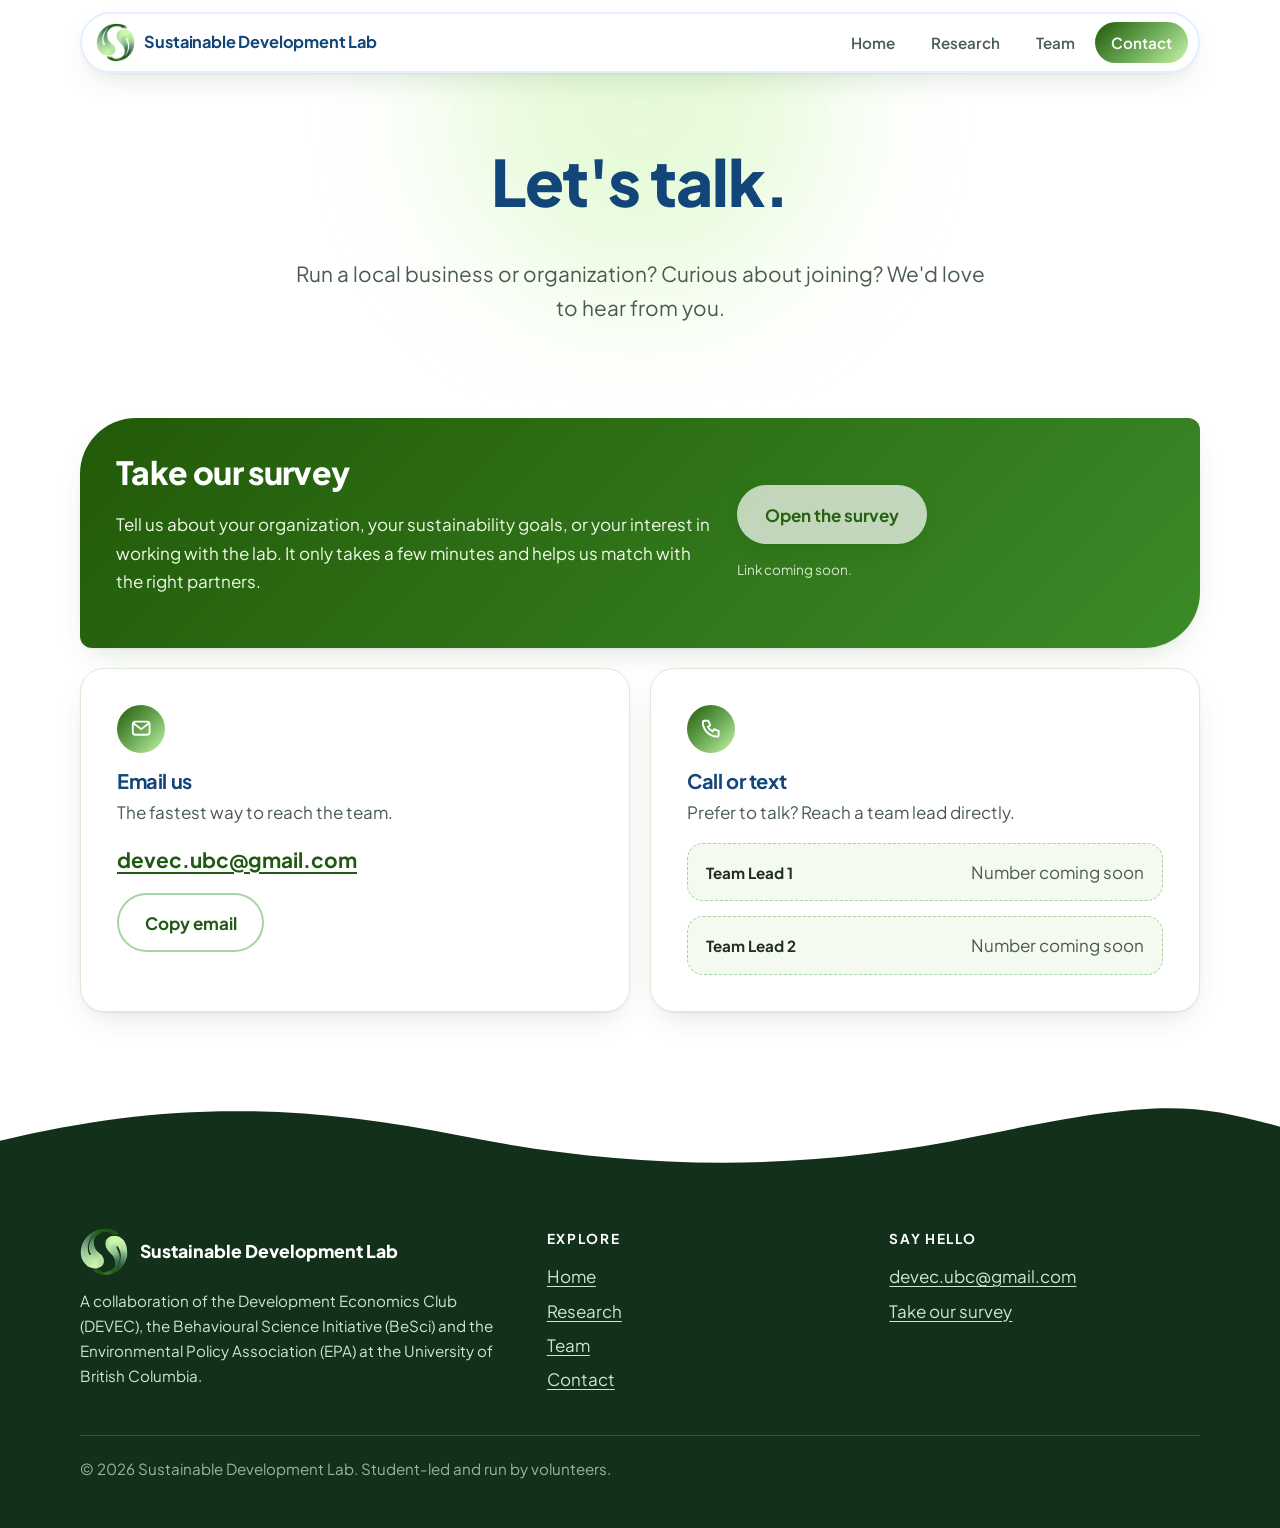
==== commit 180b2f8d: "Update Home copy, add four-step process, move research to its own page Co-Authored-By: Claude Sonnet" ====
--- a/contact.html
+++ b/contact.html
@@ -24,6 +24,7 @@
       <button class="nav-toggle" type="button" aria-expanded="false" aria-controls="nav-links">Menu</button>
       <nav id="nav-links" class="nav-links" aria-label="Main">
         <a href="index.html">Home</a>
+        <a href="research.html">Research</a>
         <a href="team.html">Team</a>
         <a href="contact.html" aria-current="page">Contact</a>
       </nav>
@@ -95,6 +96,7 @@
           <h4>Explore</h4>
           <ul>
             <li><a href="index.html">Home</a></li>
+            <li><a href="research.html">Research</a></li>
             <li><a href="team.html">Team</a></li>
             <li><a href="contact.html">Contact</a></li>
           </ul>
--- a/css/style.css
+++ b/css/style.css
@@ -126,6 +126,7 @@
 .hero::before { width: 28rem; height: 28rem; background: var(--mint); opacity: 0.55; top: -8rem; right: -6rem; }
 .hero::after { width: 22rem; height: 22rem; background: var(--sky); opacity: 0.7; bottom: -6rem; left: -6rem; }
 .hero-grid { position: relative; z-index: 1; display: grid; grid-template-columns: 1.1fr 0.9fr; gap: clamp(1.5rem, 5vw, 4rem); align-items: center; }
+.hero h1 { font-size: clamp(2.2rem, 4.4vw, 3.4rem); }
 .hero h1 .accent { background: var(--grad); -webkit-background-clip: text; background-clip: text; color: transparent; }
 .hero-art { position: relative; aspect-ratio: 1; width: min(100%, 460px); margin-inline: auto; }
 .hero-art .logo { position: absolute; inset: 15%; width: 70%; height: 70%; }
@@ -170,52 +171,38 @@
 .leaf--vision::after { background: rgba(34, 90, 8, 0.07); left: -4rem; right: auto; }
 @media (max-width: 760px) { .duo { grid-template-columns: 1fr; } }
 
-/* ---------- thesis ---------- */
-.thesis-grid { display: grid; grid-template-columns: 1.1fr 0.9fr; gap: clamp(1.5rem, 4vw, 3.5rem); align-items: start; }
-.thesis-quote { font-size: clamp(1.25rem, 2.4vw, 1.6rem); line-height: 1.45; font-weight: 600; color: var(--ink); border-left: 5px solid; border-image: var(--grad) 1; padding-left: 1.25rem; margin: 0 0 1.5rem; }
-.points { display: grid; gap: 0.9rem; padding: 0; margin: 0; list-style: none; }
-.points li { display: grid; grid-template-columns: auto 1fr; gap: 1rem; align-items: start; background: var(--surface); border: 1px solid var(--line); border-radius: var(--radius); padding: 1.1rem 1.25rem; box-shadow: var(--shadow); }
-.points .dot { width: 2.6rem; height: 2.6rem; border-radius: 50%; background: var(--grad); color: #fff; display: grid; place-items: center; font-weight: 800; }
-.points h3 { font-size: 1.05rem; margin-bottom: 0.2em; }
-.points p { margin: 0; font-size: 0.97rem; color: var(--ink-soft); }
-@media (max-width: 860px) { .thesis-grid { grid-template-columns: 1fr; } }
-
-/* ---------- solution: method steps ---------- */
-.steps { display: grid; grid-template-columns: repeat(5, 1fr); gap: 1rem; padding: 0; margin: 0 0 3.5rem; list-style: none; counter-reset: step; }
-.steps li { position: relative; background: var(--surface); border: 1px solid var(--line); border-radius: var(--radius); padding: 1.4rem 1.1rem 1.2rem; box-shadow: var(--shadow); counter-increment: step; }
-.steps li::before { content: counter(step); display: grid; place-items: center; width: 2.4rem; height: 2.4rem; border-radius: 50%; background: var(--grad); color: #fff; font-weight: 800; margin-bottom: 0.8rem; }
-.steps li:nth-child(even) { transform: translateY(1rem); }
-.steps h3 { font-size: 1.05rem; margin-bottom: 0.3em; }
-.steps p { margin: 0; font-size: 0.93rem; color: var(--ink-soft); line-height: 1.5; }
-@media (max-width: 960px) { .steps { grid-template-columns: 1fr 1fr; } .steps li:nth-child(even) { transform: none; } }
-@media (max-width: 540px) { .steps { grid-template-columns: 1fr; } }
-
-/* ---------- solution: circular-economy loop ---------- */
-.feature { display: grid; grid-template-columns: 1fr 1fr; gap: clamp(1.5rem, 4vw, 3.5rem); align-items: center; background: var(--grad-soft); border: 1px solid var(--line); border-radius: 2.5rem; padding: clamp(1.5rem, 4vw, 3rem); }
-.feature-list { margin: 0 0 1rem; padding-left: 1.2rem; color: var(--ink-soft); }
-.feature-list li { margin-bottom: 0.35rem; }
-.loop { position: relative; aspect-ratio: 1; width: min(100%, 440px); margin-inline: auto; }
-.loop svg { position: absolute; inset: 0; width: 100%; height: 100%; }
-.loop .flow { animation: flow 3s linear infinite; }
-.loop .center-logo { position: absolute; inset: 36%; width: 28%; height: 28%; }
-.loop .node {
-  position: absolute; transform: translate(-50%, -50%);
-  background: var(--surface); border: 2px solid var(--sage); color: var(--heading);
-  font-weight: 700; font-size: clamp(0.7rem, 2.3vw, 0.9rem); padding: 0.4rem 0.85rem; border-radius: 999px;
-  box-shadow: var(--shadow); white-space: nowrap;
-}
-.loop .node.supply, .loop .node.demand { background: var(--forest); border-color: var(--forest); color: #fff; }
-@keyframes flow { to { stroke-dashoffset: -4; } }
-@media (max-width: 860px) { .feature { grid-template-columns: 1fr; border-radius: 2rem; } }
-
-.clusters { display: grid; grid-template-columns: repeat(3, 1fr); gap: 1rem; margin-top: 3rem; }
-.cluster { background: var(--surface); border: 1px solid var(--line); border-radius: var(--radius); padding: 1.2rem 1.4rem; }
-.cluster .by { font-size: 0.78rem; font-weight: 800; letter-spacing: 0.12em; text-transform: uppercase; color: var(--accent-text); }
-.cluster h3 { margin: 0.2em 0 0; font-size: 1.1rem; }
-.cluster--us { background: var(--grad); border-color: transparent; }
-.cluster--us .by, .cluster--us h3 { color: #fff; }
-.cluster--us .by { opacity: 0.85; }
-@media (max-width: 720px) { .clusters { grid-template-columns: 1fr; } }
+/* ---------- home: four-step process bubbles ---------- */
+.process { display: grid; grid-template-columns: repeat(4, 1fr); gap: 2.5rem 1.5rem; padding: 0; margin: 0; list-style: none; }
+.process li { position: relative; text-align: center; }
+.bubble { width: min(100%, 11rem); aspect-ratio: 1; margin: 0 auto 1rem; border-radius: 50%; padding: 6px; background: var(--grad); box-shadow: var(--shadow); }
+.bubble svg { width: 100%; height: 100%; padding: 22%; border-radius: 50%; background: #f4fbee; }
+.process h3 { margin: 0; font-size: 1.2rem; }
+/* arrow pointing to the next step, centred in the space between two bubbles */
+.process li:not(:last-child)::after {
+  content: ""; position: absolute; top: calc(min(100%, 11rem) / 2 - 0.5rem); right: -1.25rem;
+  width: 0.85rem; height: 0.85rem; border-top: 4px solid var(--leaf); border-right: 4px solid var(--leaf);
+  transform: rotate(45deg);
+}
+@media (max-width: 760px) {
+  .process { grid-template-columns: 1fr 1fr; }
+  .process li::after { display: none; }
+}
+
+/* ---------- research: question and cycle ---------- */
+.research-title { font-size: clamp(2rem, 4.6vw, 3.1rem); max-width: 22ch; margin-inline: auto; }
+.question { max-width: 46rem; margin: 0 auto 3rem; text-align: center; font-size: clamp(1.1rem, 2vw, 1.3rem); }
+.question p:last-child { margin-bottom: 0; }
+.cycle { width: min(100%, 46rem, max(22rem, 100vh - 7rem)); margin-inline: auto; scroll-margin-top: 5.5rem; }
+.cycle svg { width: 100%; height: auto; overflow: visible; }
+.arc-track { fill: none; stroke: var(--line); stroke-width: 12; stroke-linecap: round; }
+.arc-flow { fill: none; stroke: var(--forest-2); stroke-width: 8; stroke-linecap: round; stroke-dasharray: 14 18; animation: arc-flow 0.9s linear infinite; }
+.arc-head { fill: var(--forest-2); animation: arc-pulse 2.1s ease-in-out infinite; }
+.cnode circle { fill: #f4fbee; stroke: var(--sage); stroke-width: 7; }
+.cnode text { fill: var(--navy); font-weight: 700; font-size: 32px; text-anchor: middle; }
+.cnode--school circle { fill: var(--forest); stroke: var(--forest); }
+.cnode--school text { fill: #ffffff; }
+@keyframes arc-flow { to { stroke-dashoffset: -32; } }
+@keyframes arc-pulse { 0%, 60%, 100% { opacity: 0.55; } 30% { opacity: 1; } }
 
 /* ---------- team ---------- */
 .page-hero { padding: clamp(2.5rem, 6vw, 4.5rem) 0 clamp(2rem, 5vw, 3.5rem); text-align: center; position: relative; overflow: hidden; }
@@ -279,8 +266,6 @@
 /* ---------- scroll reveal ---------- */
 .js .reveal { opacity: 0; transform: translateY(18px); transition: opacity 0.7s ease, transform 0.7s ease; }
 .js .reveal.is-in { opacity: 1; transform: none; }
-.js .steps li.reveal.is-in:nth-child(even) { transform: translateY(1rem); }
-@media (max-width: 960px) { .js .steps li.reveal.is-in:nth-child(even) { transform: none; } }
 
 @media (prefers-reduced-motion: reduce) {
   html { scroll-behavior: auto; }
